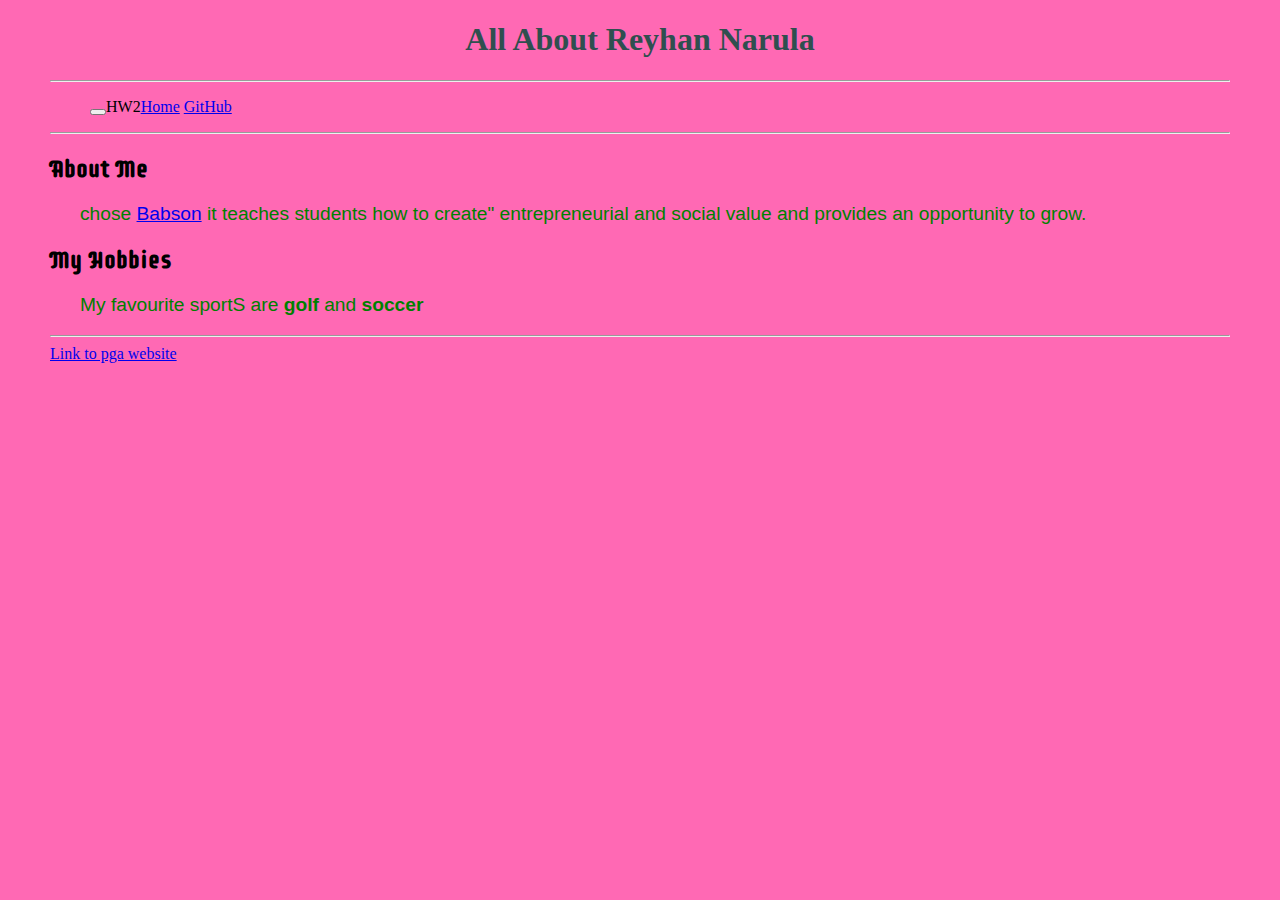
==== index.html @ 5ff3c79a "index.html" ====
<!DOCTYPE html>
<html lang="en">
<head>
    <meta charset="UTF-8">
    <meta http-equiv="X-UA-Compatible" content="IE=edge">
    <meta name="viewport" content="width=device-width, initial-scale=1.0">
    <title>Document</title>
</head>
<body>
    
<title>Web Technologies - <Reyhan Narula></Reyhan></title>
<link rel="preconnect" href="https://fonts.googleapis.com">
<link rel="preconnect" href="https://fonts.gstatic.com" crossorigin>
<link href="https://fonts.googleapis.com/css2?family=Lato:wght@100&family=Supermercado+One&display=swap" rel="stylesheet">
<style>
h1 {
    font-family: serif;color: darkslategray;text-align: center;}
    h3 {font-family: cursive; color: gold;text-align: center;}
    h2 {font-family: 'Lato', sans-serif;
font-family: 'Supermercado One', cursive;}
p {font-family: sans-serif; color: green; font-size: 1.2em;}
p{text-indent: 30px; }
img{float: left;margin: 20px;height: 10px;width: 10px;}
body{background-color: hotpink; margin-left: 50px;margin-right: 50px;}
li{display: inline;}
.dropdown{float: left; overflow: hidden;}
</style>
<body>
<h1>All About Reyhan Narula</h1>
<hr></hr>
<div class="hi">
            
    <ul>
    <li><a href="index.html">Home</a></li>
    <li><a href="https://github.com/reynarula10">GitHub</a></li>
    <li><div class="dropdown"><button class="dropbtn"></button>HW2</div></li>
    </ul>
</div>
<hr></hr>
<h2>About Me</h2>
<p> chose <a href="https://www.babson.edu">Babson</a> it teaches students how to create" 
    entrepreneurial and social value and provides an opportunity to grow.</p>
<h2>My Hobbies</h2>
<p>My favourite sportS are <b>golf</b> and <b>soccer</b></p></p>
<hr></hr>
</body>
<a href="https://www.pgatour.com/"> Link to pga website </a>
<a href="sitemap.html"></a>
</body>
</html>
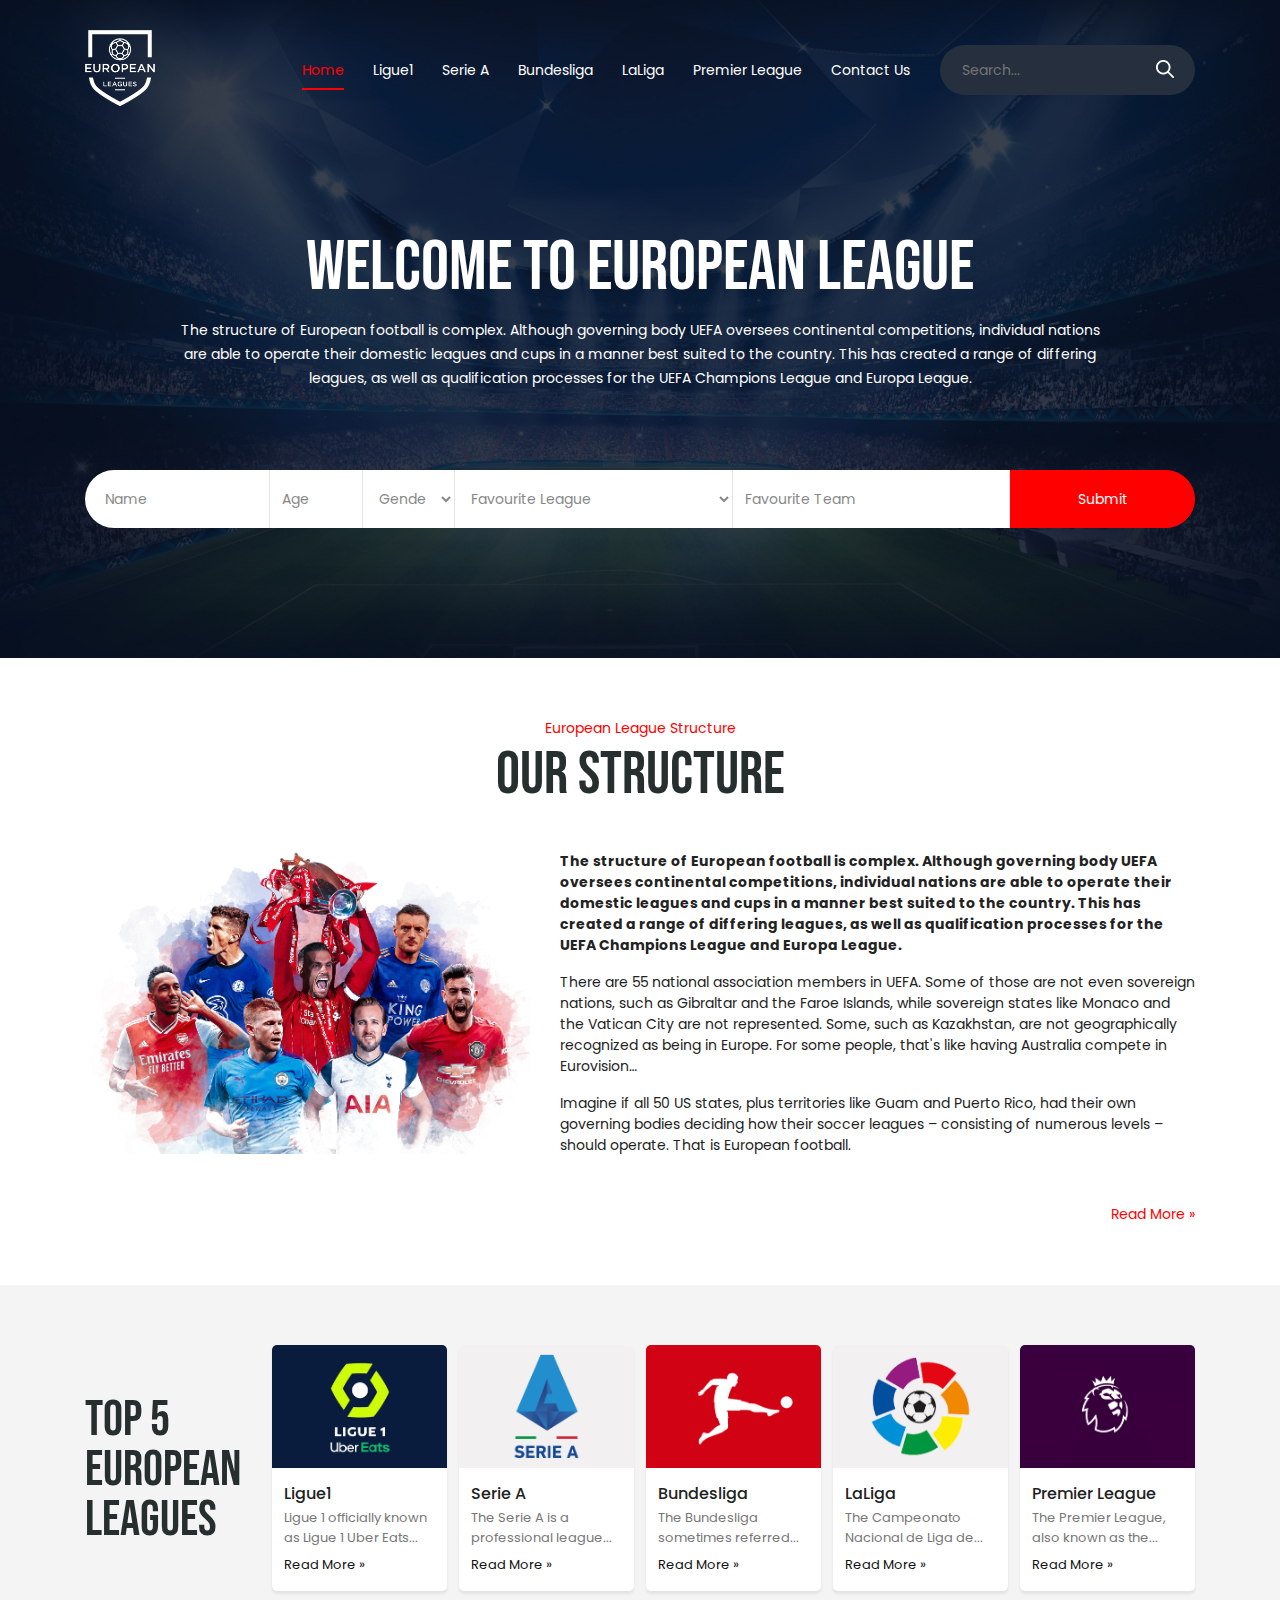
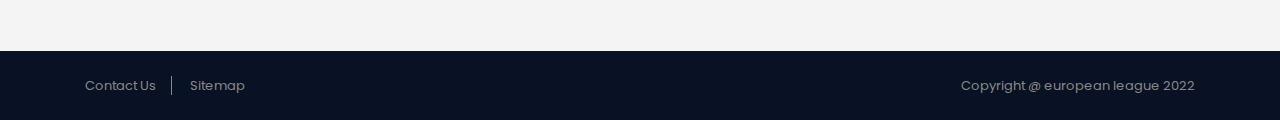
==== commit 5c4d8468: "Project Version 1" ====
--- a/index.html
+++ b/index.html
@@ -1,50 +1,308 @@
-<!DOCTYPE html>
-<html lang="en">
-<head>
-    <meta charset="UTF-8">
-    <meta http-equiv="X-UA-Compatible" content="IE=edge">
-    <meta name="viewport" content="width=device-width, initial-scale=1.0">
-    <title>Document</title>
-</head>
-<body>
-    
-<title>Web Technologies - <Reyhan Narula></Reyhan></title>
-<link rel="preconnect" href="https://fonts.googleapis.com">
-<link rel="preconnect" href="https://fonts.gstatic.com" crossorigin>
-<link href="https://fonts.googleapis.com/css2?family=Lato:wght@100&family=Supermercado+One&display=swap" rel="stylesheet">
-<style>
-h1 {
-    font-family: serif;color: darkslategray;text-align: center;}
-    h3 {font-family: cursive; color: gold;text-align: center;}
-    h2 {font-family: 'Lato', sans-serif;
-font-family: 'Supermercado One', cursive;}
-p {font-family: sans-serif; color: green; font-size: 1.2em;}
-p{text-indent: 30px; }
-img{float: left;margin: 20px;height: 10px;width: 10px;}
-body{background-color: hotpink; margin-left: 50px;margin-right: 50px;}
-li{display: inline;}
-.dropdown{float: left; overflow: hidden;}
-</style>
-<body>
-<h1>All About Reyhan Narula</h1>
-<hr></hr>
-<div class="hi">
-            
-    <ul>
-    <li><a href="index.html">Home</a></li>
-    <li><a href="https://github.com/reynarula10">GitHub</a></li>
-    <li><div class="dropdown"><button class="dropbtn"></button>HW2</div></li>
-    </ul>
-</div>
-<hr></hr>
-<h2>About Me</h2>
-<p> chose <a href="https://www.babson.edu">Babson</a> it teaches students how to create" 
-    entrepreneurial and social value and provides an opportunity to grow.</p>
-<h2>My Hobbies</h2>
-<p>My favourite sportS are <b>golf</b> and <b>soccer</b></p></p>
-<hr></hr>
-</body>
-<a href="https://www.pgatour.com/"> Link to pga website </a>
-<a href="sitemap.html"></a>
-</body>
-</html>+<!DOCTYPE html>
+<html class="no-js" lang="">
+  <head>
+    <meta charset="utf-8" />
+    <meta name="viewport" content="width=device-width, initial-scale=1" />
+
+    <title>European League - Homepage</title>
+
+    <link rel="icon" type="image/png" sizes="32x32" href="favicon-32x32.png" />
+
+    <link rel="preconnect" href="https://fonts.googleapis.com" />
+    <link rel="preconnect" href="https://fonts.gstatic.com" crossorigin />
+    <link
+      href="https://fonts.googleapis.com/css2?family=Poppins:wght@300;400;500;600;700&display=swap"
+      rel="stylesheet"
+    />
+    <link
+      href="https://fonts.googleapis.com/css2?family=Bebas+Neue&display=swap"
+      rel="stylesheet"
+    />
+
+    <link rel="stylesheet" href="css/bootstrap.min.css" />
+    <link rel="stylesheet" href="css/custom.css" />
+  </head>
+
+  <body>
+    <header class="app-header">
+      <div class="container">
+        <div class="top-header">
+          <div class="row">
+            <div class="col-lg-2">
+              <a href="index.html" class="header-logo"
+                ><img
+                  src="img/logo.png"
+                  alt="European League"
+                  title="European League"
+              /></a>
+            </div>
+            <div class="col-lg-7">
+              <nav>
+                <ul class="list-inline site-nav">
+                  <li class="active"><a href="index.html">Home</a></li>
+                  <li><a href="ligue1.html">Ligue1</a></li>
+                  <li><a href="serie-a.html">Serie A</a></li>
+                  <li><a href="bundesliga.html">Bundesliga</a></li>
+                  <li><a href="laliga.html">LaLiga</a></li>
+                  <li><a href="premier-league.html">Premier League</a></li>
+                  <li><a href="contact-us.html">Contact Us</a></li>
+                </ul>
+              </nav>
+            </div>
+            <div class="col-lg-3">
+              <div class="site-search">
+                <input
+                  type="text"
+                  class="search-field"
+                  placeholder="Search..."
+                  value=""
+                />
+                <button type="submit" class="search-btn">
+                  <img src="img/search.png" />
+                </button>
+              </div>
+            </div>
+          </div>
+        </div>
+
+        <div class="row">
+          <div class="col-md-10 offset-md-1">
+            <div class="el-header-txt">
+              <h1 class="hdr-hdng">Welcome To European League</h1>
+              <p>
+                The structure of European football is complex. Although
+                governing body UEFA oversees continental competitions,
+                individual nations are able to operate their domestic leagues
+                and cups in a manner best suited to the country. This has
+                created a range of differing leagues, as well as qualification
+                processes for the UEFA Champions League and Europa League.
+              </p>
+            </div>
+          </div>
+        </div>
+
+        <div class="header-form">
+          <form class="user-form">
+            <div class="row no-gutters">
+              <div class="form-group col-md-2">
+                <input
+                  type="text"
+                  class="form-control"
+                  id="inputName"
+                  placeholder="Name"
+                />
+              </div>
+              <div class="form-group col-md-1">
+                <input
+                  type="text"
+                  class="form-control"
+                  id="inputAge"
+                  placeholder="Age"
+                />
+              </div>
+              <div class="form-group col-md-1">
+                <select id="inputGender" class="form-control">
+                  <option selected>Gender</option>
+                  <option>Male</option>
+                  <option>Female</option>
+                </select>
+              </div>
+              <div class="form-group col-md-3">
+                <select id="inputFavLeague" class="form-control">
+                  <option selected>Favourite League</option>
+                  <option>Ligue1</option>
+                  <option>Serie A</option>
+                  <option>Bundesliga</option>
+                  <option>LaLiga</option>
+                  <option>Premier League</option>
+                </select>
+              </div>
+              <div class="form-group col-md-3">
+                <input
+                  type="text"
+                  class="form-control"
+                  id="inputFavTeam"
+                  placeholder="Favourite Team"
+                />
+              </div>
+              <div class="form-group col-md-2">
+                <button type="submit" class="btn btn-primary btn-block">
+                  Submit
+                </button>
+              </div>
+            </div>
+          </form>
+        </div>
+      </div>
+    </header>
+
+    <main class="app-main">
+      <section class="home-section">
+        <div class="container">
+          <div class="section-title-wrap">
+            <span class="section-title-desc">European League Structure</span>
+            <h2 class="section-title">Our Structure</h2>
+          </div>
+          <div class="section-content">
+            <div class="row">
+              <div class="col-md-5">
+                <img
+                  src="img/abt-bg.png"
+                  class="img-fluid abt-img"
+                  alt="European League"
+                  title="European League"
+                />
+              </div>
+              <div class="col-md-7">
+                <p class="mb-3">
+                  <strong>
+                    The structure of European football is complex. Although
+                    governing body UEFA oversees continental competitions,
+                    individual nations are able to operate their domestic
+                    leagues and cups in a manner best suited to the country.
+                    This has created a range of differing leagues, as well as
+                    qualification processes for the UEFA Champions League and
+                    Europa League.
+                  </strong>
+                </p>
+                <p class="mb-3">
+                  There are 55 national association members in UEFA. Some of
+                  those are not even sovereign nations, such as Gibraltar and
+                  the Faroe Islands, while sovereign states like Monaco and the
+                  Vatican City are not represented. Some, such as Kazakhstan,
+                  are not geographically recognized as being in Europe. For some
+                  people, that's like having Australia compete in Eurovision…
+                </p>
+                <p class="mb-5">
+                  Imagine if all 50 US states, plus territories like Guam and
+                  Puerto Rico, had their own governing bodies deciding how their
+                  soccer leagues – consisting of numerous levels – should
+                  operate. That is European football.
+                </p>
+                <p class="text-right">
+                  <a href="#" class="rm-link">Read More &raquo;</a>
+                </p>
+              </div>
+            </div>
+          </div>
+        </div>
+      </section>
+      <section class="home-section topfv-section">
+        <div class="container">
+          <div class="section-content">
+            <div class="row gutters12">
+              <div class="col-md-2">
+                <div class="section-title-wrap">
+                  <h2 class="section-title">Top 5 European Leagues</h2>
+                </div>
+              </div>
+              <div class="col-md-2">
+                <div class="league-thumb">
+                  <img
+                    src="img/ligue1.jpg"
+                    class="img-fluid"
+                    alt="Ligue1"
+                    title="Ligue1"
+                  />
+                  <div class="league-thumb-txt">
+                    <h3 class="league-thumb-hdng">Ligue1</h3>
+                    <p>Ligue 1 officially known as Ligue 1 Uber Eats...</p>
+                    <p class="mt-2">
+                      <a href="ligue1.html">Read More &raquo;</a>
+                    </p>
+                  </div>
+                </div>
+              </div>
+              <div class="col-md-2">
+                <div class="league-thumb">
+                  <img
+                    src="img/seriea.jpg"
+                    class="img-fluid"
+                    alt="Serie A"
+                    title="Serie A"
+                  />
+                  <div class="league-thumb-txt">
+                    <h3 class="league-thumb-hdng">Serie A</h3>
+                    <p>The Serie A is a professional league...</p>
+                    <p class="mt-2">
+                      <a href="serie-a.html">Read More &raquo;</a>
+                    </p>
+                  </div>
+                </div>
+              </div>
+              <div class="col-md-2">
+                <div class="league-thumb">
+                  <img
+                    src="img/bundesliga.jpg"
+                    class="img-fluid"
+                    alt="Bundesliga"
+                    title="Bundesliga"
+                  />
+                  <div class="league-thumb-txt">
+                    <h3 class="league-thumb-hdng">Bundesliga</h3>
+                    <p>The Bundesliga sometimes referred...</p>
+                    <p class="mt-2">
+                      <a href="bundesliga.html">Read More &raquo;</a>
+                    </p>
+                  </div>
+                </div>
+              </div>
+              <div class="col-md-2">
+                <div class="league-thumb">
+                  <img
+                    src="img/laliga.jpg"
+                    class="img-fluid"
+                    alt="LaLiga"
+                    title="LaLiga"
+                  />
+                  <div class="league-thumb-txt">
+                    <h3 class="league-thumb-hdng">LaLiga</h3>
+                    <p>The Campeonato Nacional de Liga de...</p>
+                    <p class="mt-2">
+                      <a href="laliga.html">Read More &raquo;</a>
+                    </p>
+                  </div>
+                </div>
+              </div>
+              <div class="col-md-2">
+                <div class="league-thumb">
+                  <img
+                    src="img/premier-league.jpg"
+                    class="img-fluid"
+                    alt="Premier League"
+                    title="Premier League"
+                  />
+                  <div class="league-thumb-txt">
+                    <h3 class="league-thumb-hdng">Premier League</h3>
+                    <p>The Premier League, also known as the...</p>
+                    <p class="mt-2">
+                      <a href="premier-league.html">Read More &raquo;</a>
+                    </p>
+                  </div>
+                </div>
+              </div>
+            </div>
+          </div>
+        </div>
+      </section>
+    </main>
+
+    <footer class="site-footer">
+      <div class="container">
+        <div class="row">
+          <div class="col-lg-8 col-md-7">
+            <nav>
+              <ul class="list-inline site-footer-nav">
+                <li><a href="contact-us.html">Contact Us</a></li>
+                <li><a href="sitemap.html">Sitemap</a></li>
+              </ul>
+            </nav>
+          </div>
+          <div class="col-lg-4 col-md-5">
+            <div class="footer-copyright">Copyright @ european league 2022</div>
+          </div>
+        </div>
+      </div>
+    </footer>
+  </body>
+</html>
--- a/css/custom.css
+++ b/css/custom.css
@@ -0,0 +1,536 @@
+/* ========================================
+   General Styles
+   ======================================== */
+
+body {
+    font-family: "Poppins", sans-serif;
+    font-weight: 400;
+    font-size: 14px;
+    color: #222;
+}
+
+::-moz-selection {
+    color: #fff;
+    background: #c90606;
+}
+
+::selection {
+    color: #fff;
+    background: #c90606;
+}
+
+::-webkit-scrollbar {
+    background-color: #d9d9d9;
+    border-radius: 5px;
+    width: 6px;
+}
+
+::-webkit-scrollbar-thumb {
+    background-color: rgba(0, 0, 0, 0.2);
+    border-radius: 5px;
+}
+
+ul,
+li,
+ol,
+p,
+figure {
+    margin: 0;
+    padding: 0;
+}
+
+a {
+    color: #111;
+    font-weight: 400;
+    outline: none !important;
+    transition: all 0.2s linear 0s;
+}
+
+a:hover,
+a:focus {
+    color: #54b8d5;
+    text-decoration: none;
+}
+
+.btn-primary {
+    background-color: #ff0000;
+    border-color: #ff0000;
+}
+
+.btn-primary:hover {
+    background-color: #c90606;
+    border-color: #c90606;
+}
+
+.gutters12 {
+    margin-right: -6px;
+    margin-left: -6px;
+}
+
+.gutters12>.col,
+.gutters12>[class*="col-"] {
+    padding-right: 6px;
+    padding-left: 6px;
+}
+
+
+/* ========================================
+   Sprite Icons
+   ======================================== */
+
+
+/* ========================================
+   Common Styles
+   ======================================== */
+
+
+/* ========================================
+   App Header
+   ======================================== */
+
+.app-header {
+    background-image: url(../img/bg.jpg);
+    background-position: 0 0;
+    background-size: 100%;
+    color: #fff;
+}
+
+.top-header {
+    padding-top: 30px;
+}
+
+.header-logo img {
+    width: 70px;
+}
+
+.site-nav {
+    float: right;
+    margin-top: 30px;
+}
+
+.site-nav>li {
+    display: inline-block;
+    margin-right: 25px;
+}
+
+.site-nav>li:last-child {
+    margin-right: 0;
+}
+
+.site-nav>li a {
+    color: #fff;
+    padding-bottom: 8px;
+    border-bottom: 2px solid transparent;
+}
+
+.site-nav>li.active a,
+.site-nav>li a:hover,
+.site-nav>li a:focus {
+    color: #ff0000;
+    border-bottom-color: #ff0000;
+}
+
+.site-search {
+    margin-top: 15px;
+    position: relative;
+}
+
+.search-field {
+    color: #b7b7b7;
+    background-color: #262F3E;
+    border: none;
+    border-radius: 50px;
+    height: 50px;
+    padding: 0 0 0 22px;
+    width: 100%;
+}
+
+.search-field:focus {
+    border: none;
+    box-shadow: none;
+    outline: 0;
+}
+
+.search-btn {
+    background-color: transparent;
+    border: none;
+    position: absolute;
+    right: 15px;
+    top: 12px;
+}
+
+.el-header-txt {
+    margin-top: 120px;
+    text-align: center;
+}
+
+.el-header-txt>.hdr-hdng {
+    font-family: 'Bebas Neue', cursive;
+    font-size: 70px;
+}
+
+.el-header-txt>p {
+    line-height: 24px;
+}
+
+.header-form {
+    padding-top: 80px;
+    padding-bottom: 130px;
+}
+
+.user-form .form-group {
+    margin-bottom: 0;
+}
+
+.user-form .form-control {
+    font-size: 14px;
+    color: #888;
+    border-radius: 0;
+    border: none;
+    border-right: 1px solid #e5e5e5;
+    height: 58px;
+}
+
+.user-form .form-control:focus {
+    outline: none;
+    border-right-color: #e5e5e5;
+    box-shadow: none;
+}
+
+.user-form .form-control::placeholder {
+    color: #888
+}
+
+.user-form .form-group:first-child .form-control {
+    border-radius: 30px 0 0 30px;
+    padding-left: 20px;
+}
+
+.user-form .form-group:last-child .btn {
+    border-radius: 0 30px 30px 0;
+    height: 58px;
+    font-size: 14px;
+}
+
+
+/* ========================================
+   App Main
+   ======================================== */
+
+.home-section {
+    margin-top: 60px;
+}
+
+.section-title-wrap {
+    text-align: center;
+    margin-bottom: 40px;
+}
+
+.section-title-desc {
+    color: #ff0000;
+}
+
+.section-title {
+    font-family: 'Bebas Neue', cursive;
+    font-size: 60px;
+    color: #262F2E;
+    text-align: center;
+}
+
+.rm-link {
+    color: #ff0000;
+}
+
+.rm-link:hover,
+.rm-link:focus {
+    color: #c90606;
+}
+
+.topfv-section {
+    background-color: #f4f4f4;
+    padding: 60px 0;
+    margin: 60px 0 0 0;
+}
+
+.topfv-section .section-title {
+    text-align: left;
+    font-size: 50px;
+    margin-top: 50px;
+    line-height: 50px;
+}
+
+.league-thumb {
+    background-color: #fff;
+    box-shadow: 0 3px 3px rgb(0 0 0 / 7%);
+    border-radius: 5px;
+}
+
+.league-thumb>img {
+    border-radius: 5px 5px 0 0;
+}
+
+.league-thumb-txt {
+    padding: 16px 12px;
+}
+
+.league-thumb-hdng {
+    font-size: 16px;
+    margin-bottom: 5px;
+}
+
+.league-thumb-txt>p {
+    font-size: 13px;
+    color: #777;
+}
+
+.league-thumb-txt a:hover,
+.league-thumb-txt a:focus {
+    color: #ff0000;
+}
+
+
+/* ========================================
+   App Footer
+   ======================================== */
+
+.site-footer {
+    background-color: #081224;
+    padding: 25px 0;
+    color: #888;
+    font-size: 13px;
+}
+
+.footer-copyright {
+    color: #888;
+    text-align: right;
+}
+
+.site-footer-nav>li {
+    display: inline-block;
+    margin-right: 15px;
+}
+
+.site-footer-nav>li:last-child {
+    margin-right: 0;
+}
+
+.site-footer-nav>li a {
+    border-right: 1px solid #888;
+    padding-right: 15px;
+    color: #888;
+    font-size: 13px;
+}
+
+.site-footer-nav>li:last-child a {
+    border-right: none;
+    padding-right: 0;
+}
+
+.site-footer-nav>li.active a,
+.site-footer-nav>li a:hover,
+.site-footer-nav>li a:focus {
+    color: #fff;
+}
+
+
+/* ========================================
+   Detail Pages
+   ======================================== */
+
+.lp-breadcrumb {
+    background-color: transparent;
+    font-size: 13px;
+    padding: 0;
+    text-align: center;
+    display: inline-block;
+}
+
+.lp-breadcrumb .breadcrumb-item {
+    display: inline-block;
+}
+
+.lp-breadcrumb a,
+.lp-breadcrumb .breadcrumb-item+.breadcrumb-item::before {
+    color: #999;
+    content: '>';
+}
+
+.lp-breadcrumb .breadcrumb-item.active {
+    color: #fff;
+    opacity: 1;
+}
+
+.table-wlf {
+    margin-bottom: 60px;
+}
+
+.table-wlf img {
+    position: relative;
+    top: -2px;
+    margin-right: 5px;
+}
+
+.sitemap-list {
+    margin-bottom: 69px;
+}
+
+.sitemap-list>li {
+    margin-bottom: 10px;
+}
+
+.sitemap-list a {
+    color: #ff0000;
+    font-weight: 500;
+    font-size: 16px;
+}
+
+.sitemap-list a:hover,
+.sitemap-list a:focus {
+    color: #c90606;
+}
+
+.contact-details-col {
+    background-color: #f4f4f4;
+    box-shadow: 0 3px 3px rgb(0 0 0 / 7%);
+    border-radius: 5px;
+    display: block;
+    margin-bottom: 30px;
+    padding: 30px;
+    text-align: center;
+}
+
+.contact-details-col:hover,
+.contact-details-col:focus {
+    color: #c90606;
+}
+
+.contact-details-col>div {
+    margin-bottom: 15px;
+}
+
+.contact-details-col .sprt {
+    margin-bottom: 5px;
+}
+
+.contact-form-title {
+    font-size: 18px;
+    font-weight: 600;
+    margin-bottom: 10px;
+}
+
+.contact-form {
+    margin-bottom: 80px;
+}
+
+.contact-form .form-control {
+    width: 100%;
+    height: 50px;
+    font-size: 14px;
+    border: 1px solid #e0e0e0;
+    outline: none;
+    border-radius: 6px;
+    padding-left: 13px;
+    box-shadow: none;
+}
+
+.contact-form textarea.form-control {
+    height: 90px;
+}
+
+
+/* ========================================
+   Responsive
+   ======================================== */
+
+@media (max-width: 1199px) {}
+
+@media (max-width: 991px) {
+    .top-header {
+        padding-top: 20px;
+    }
+    .site-nav {
+        float: none;
+        margin-top: 15px;
+        text-align: center;
+    }
+    .site-nav>li {
+        margin-right: 20px;
+        margin-bottom: 12px;
+    }
+    .site-nav>li a {
+        border-bottom: none;
+        font-size: 13px;
+        padding-bottom: 0;
+    }
+    .header-logo img {
+        width: 60px;
+        margin: 0 auto;
+        text-align: center;
+        display: block;
+    }
+    .site-search {
+        margin-top: 0;
+    }
+    .el-header-txt {
+        margin-top: 30px;
+    }
+    .el-header-txt>.hdr-hdng {
+        font-size: 30px;
+    }
+    .el-header-txt>p {
+        line-height: 20px;
+        font-size: 13px;
+    }
+    .header-form {
+        padding-top: 40px;
+        padding-bottom: 40px;
+    }
+    .user-form .form-group {
+        margin-bottom: 10px;
+    }
+    .user-form .form-group:last-child {
+        margin-bottom: 0;
+    }
+    .user-form .form-control,
+    .user-form .form-group:first-child .form-control,
+    .user-form .form-group:last-child .btn {
+        border-radius: 5px;
+        height: 44px;
+    }
+    .user-form .form-group:last-child .btn {
+        margin-top: 20px;
+        height: 52px;
+    }
+}
+
+@media (max-width: 767px) {
+    .section-title-wrap {
+        margin-bottom: 20px;
+    }
+    .section-title {
+        font-size: 40px;
+    }
+    .abt-img {
+        margin-bottom: 50px;
+    }
+    .topfv-section .section-title {
+        font-size: 42px;
+        margin: 0;
+        line-height: normal;
+    }
+    .league-thumb {
+        margin-bottom: 30px;
+    }
+    .topfv-section [class="col-md-2"]:last-child .league-thumb {
+        margin-bottom: 0;
+    }
+    .site-footer {
+        text-align: center;
+    }
+    .footer-copyright {
+        margin-top: 8px;
+        text-align: center;
+    }
+}
+
+@media (max-width: 575px) {}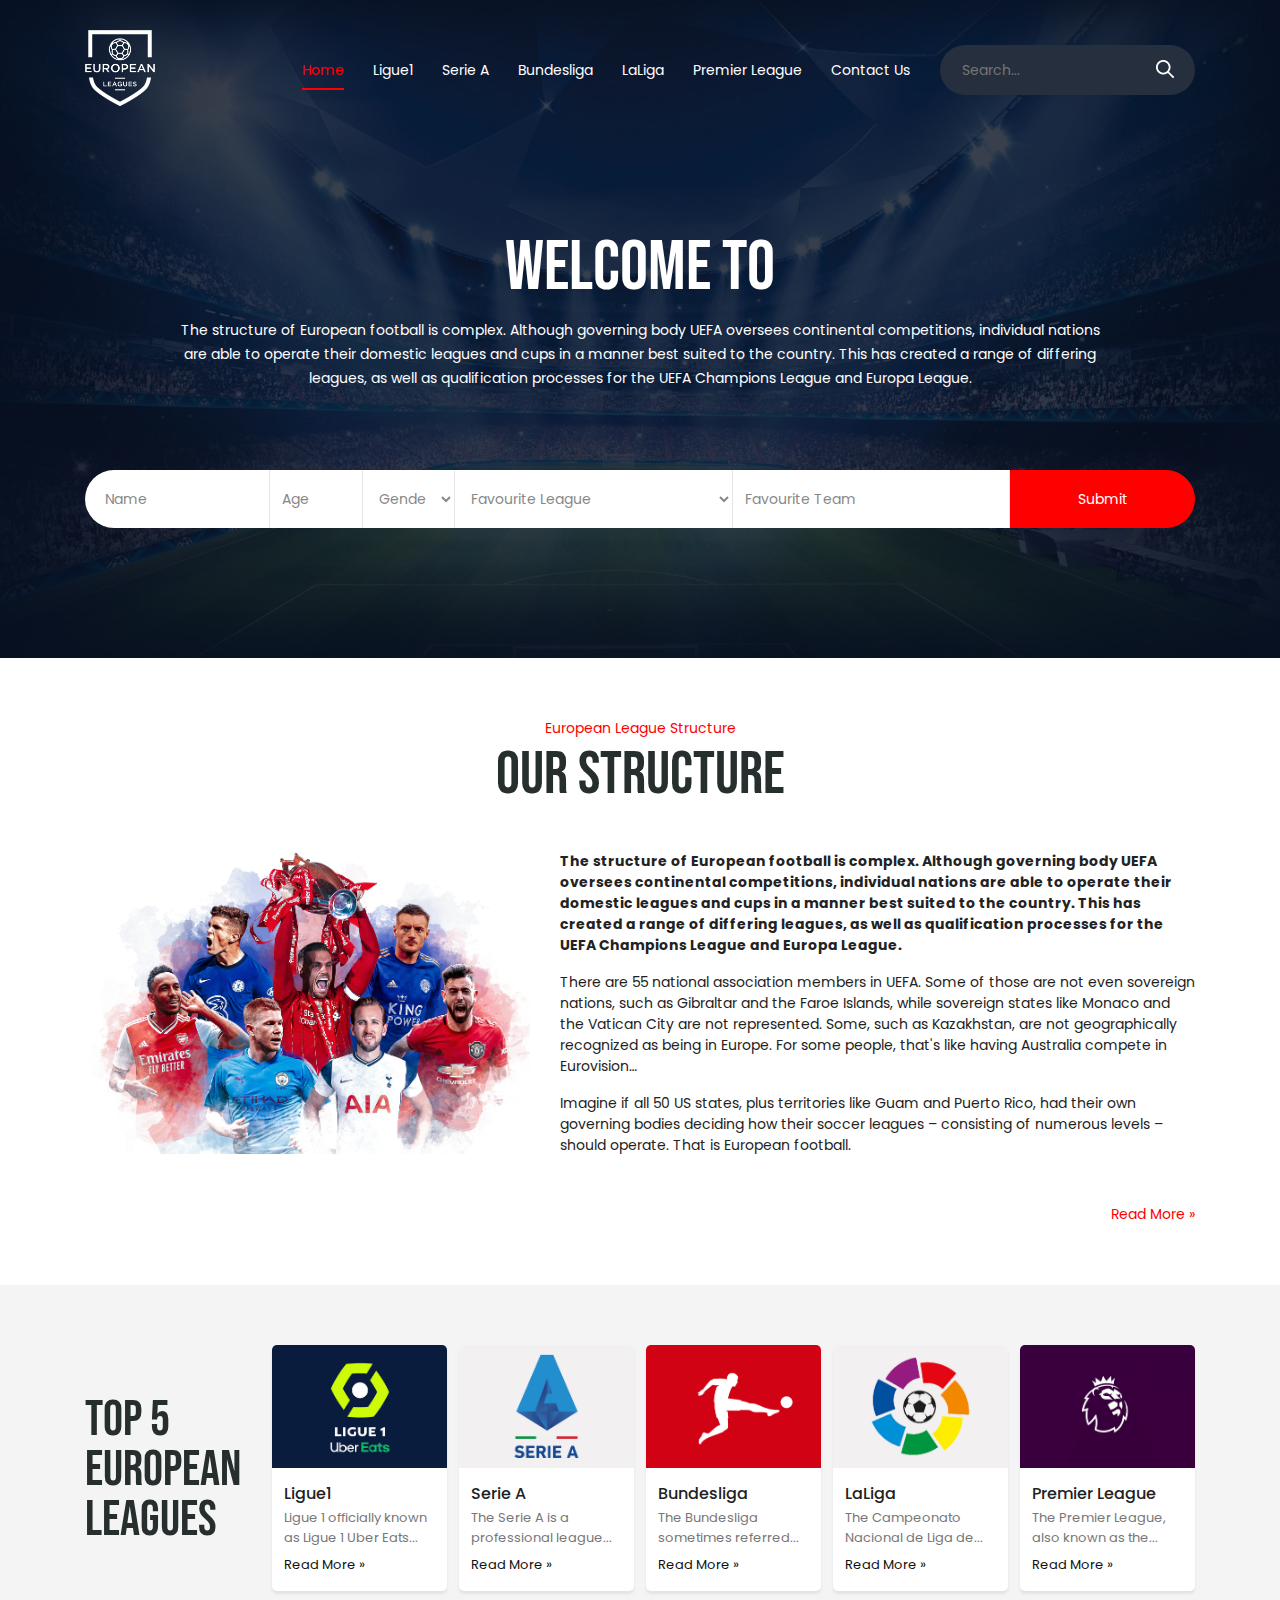
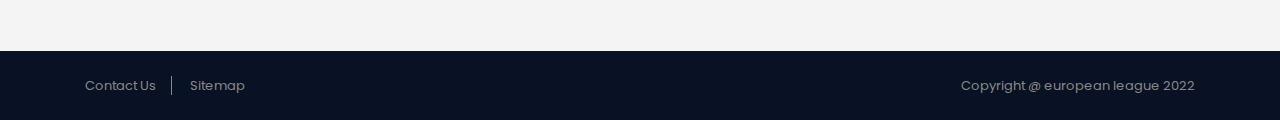
==== commit 5318c8fd: "Project V2" ====
--- a/index.html
+++ b/index.html
@@ -24,6 +24,7 @@
   </head>
 
   <body>
+    <!-- App Header -->
     <header class="app-header">
       <div class="container">
         <div class="top-header">
@@ -32,6 +33,7 @@
               <a href="index.html" class="header-logo"
                 ><img
                   src="img/logo.png"
+                  id="logo"
                   alt="European League"
                   title="European League"
               /></a>
@@ -68,7 +70,7 @@
         <div class="row">
           <div class="col-md-10 offset-md-1">
             <div class="el-header-txt">
-              <h1 class="hdr-hdng">Welcome To European League</h1>
+              <h1 class="hdr-hdng" id="hdr-hdng"></h1>
               <p>
                 The structure of European football is complex. Although
                 governing body UEFA oversees continental competitions,
@@ -136,6 +138,7 @@
       </div>
     </header>
 
+    <!-- App Main -->
     <main class="app-main">
       <section class="home-section">
         <div class="container">
@@ -151,6 +154,7 @@
                   class="img-fluid abt-img"
                   alt="European League"
                   title="European League"
+                  id="our-structure"
                 />
               </div>
               <div class="col-md-7">
@@ -173,14 +177,14 @@
                   are not geographically recognized as being in Europe. For some
                   people, that's like having Australia compete in Eurovision…
                 </p>
-                <p class="mb-5">
+                <p class="mb-5" id="paraghaph">
                   Imagine if all 50 US states, plus territories like Guam and
                   Puerto Rico, had their own governing bodies deciding how their
                   soccer leagues – consisting of numerous levels – should
                   operate. That is European football.
                 </p>
-                <p class="text-right">
-                  <a href="#" class="rm-link">Read More &raquo;</a>
+                <p class="text-right" id="btn-read">
+                  <a onclick="readmore()" class="rm-link">Read More &raquo;</a>
                 </p>
               </div>
             </div>
@@ -287,6 +291,7 @@
       </section>
     </main>
 
+    <!-- App Footer -->
     <footer class="site-footer">
       <div class="container">
         <div class="row">
@@ -304,5 +309,7 @@
         </div>
       </div>
     </footer>
+
+    <script src="js/script.js"></script>
   </body>
 </html>
--- a/css/custom.css
+++ b/css/custom.css
@@ -3,31 +3,31 @@
    ======================================== */
 
 body {
-    font-family: "Poppins", sans-serif;
-    font-weight: 400;
-    font-size: 14px;
-    color: #222;
+  font-family: "Poppins", sans-serif;
+  font-weight: 400;
+  font-size: 14px;
+  color: #222;
 }
 
 ::-moz-selection {
-    color: #fff;
-    background: #c90606;
+  color: #fff;
+  background: #c90606;
 }
 
 ::selection {
-    color: #fff;
-    background: #c90606;
+  color: #fff;
+  background: #c90606;
 }
 
 ::-webkit-scrollbar {
-    background-color: #d9d9d9;
-    border-radius: 5px;
-    width: 6px;
+  background-color: #d9d9d9;
+  border-radius: 5px;
+  width: 6px;
 }
 
 ::-webkit-scrollbar-thumb {
-    background-color: rgba(0, 0, 0, 0.2);
-    border-radius: 5px;
+  background-color: rgba(0, 0, 0, 0.2);
+  border-radius: 5px;
 }
 
 ul,
@@ -35,502 +35,487 @@
 ol,
 p,
 figure {
-    margin: 0;
-    padding: 0;
+  margin: 0;
+  padding: 0;
 }
 
 a {
-    color: #111;
-    font-weight: 400;
-    outline: none !important;
-    transition: all 0.2s linear 0s;
+  color: #111;
+  font-weight: 400;
+  outline: none !important;
+  transition: all 0.2s linear 0s;
 }
 
 a:hover,
 a:focus {
-    color: #54b8d5;
-    text-decoration: none;
+  color: #54b8d5;
+  text-decoration: none;
 }
 
 .btn-primary {
-    background-color: #ff0000;
-    border-color: #ff0000;
+  background-color: #ff0000;
+  border-color: #ff0000;
 }
 
 .btn-primary:hover {
-    background-color: #c90606;
-    border-color: #c90606;
+  background-color: #c90606;
+  border-color: #c90606;
 }
 
 .gutters12 {
-    margin-right: -6px;
-    margin-left: -6px;
-}
-
-.gutters12>.col,
-.gutters12>[class*="col-"] {
-    padding-right: 6px;
-    padding-left: 6px;
-}
-
+  margin-right: -6px;
+  margin-left: -6px;
+}
+
+.gutters12 > .col,
+.gutters12 > [class*="col-"] {
+  padding-right: 6px;
+  padding-left: 6px;
+}
 
 /* ========================================
    Sprite Icons
    ======================================== */
 
-
 /* ========================================
    Common Styles
    ======================================== */
 
-
 /* ========================================
    App Header
    ======================================== */
 
 .app-header {
-    background-image: url(../img/bg.jpg);
-    background-position: 0 0;
-    background-size: 100%;
-    color: #fff;
+  background-image: url(../img/bg.jpg);
+  background-position: 0 0;
+  background-size: 100%;
+  color: #fff;
 }
 
 .top-header {
-    padding-top: 30px;
+  padding-top: 30px;
 }
 
 .header-logo img {
-    width: 70px;
+  width: 70px;
 }
 
 .site-nav {
-    float: right;
-    margin-top: 30px;
-}
-
-.site-nav>li {
-    display: inline-block;
-    margin-right: 25px;
-}
-
-.site-nav>li:last-child {
-    margin-right: 0;
-}
-
-.site-nav>li a {
-    color: #fff;
-    padding-bottom: 8px;
-    border-bottom: 2px solid transparent;
-}
-
-.site-nav>li.active a,
-.site-nav>li a:hover,
-.site-nav>li a:focus {
-    color: #ff0000;
-    border-bottom-color: #ff0000;
+  float: right;
+  margin-top: 30px;
+}
+
+.site-nav > li {
+  display: inline-block;
+  margin-right: 25px;
+}
+
+.site-nav > li:last-child {
+  margin-right: 0;
+}
+
+.site-nav > li a {
+  color: #fff;
+  padding-bottom: 8px;
+  border-bottom: 2px solid transparent;
+}
+
+.site-nav > li.active a,
+.site-nav > li a:hover,
+.site-nav > li a:focus {
+  color: #ff0000;
+  border-bottom-color: #ff0000;
 }
 
 .site-search {
-    margin-top: 15px;
-    position: relative;
+  margin-top: 15px;
+  position: relative;
 }
 
 .search-field {
-    color: #b7b7b7;
-    background-color: #262F3E;
-    border: none;
-    border-radius: 50px;
-    height: 50px;
-    padding: 0 0 0 22px;
-    width: 100%;
+  color: #b7b7b7;
+  background-color: #262f3e;
+  border: none;
+  border-radius: 50px;
+  height: 50px;
+  padding: 0 0 0 22px;
+  width: 100%;
 }
 
 .search-field:focus {
-    border: none;
-    box-shadow: none;
-    outline: 0;
+  border: none;
+  box-shadow: none;
+  outline: 0;
 }
 
 .search-btn {
-    background-color: transparent;
-    border: none;
-    position: absolute;
-    right: 15px;
-    top: 12px;
+  background-color: transparent;
+  border: none;
+  position: absolute;
+  right: 15px;
+  top: 12px;
 }
 
 .el-header-txt {
-    margin-top: 120px;
-    text-align: center;
-}
-
-.el-header-txt>.hdr-hdng {
-    font-family: 'Bebas Neue', cursive;
-    font-size: 70px;
-}
-
-.el-header-txt>p {
-    line-height: 24px;
+  margin-top: 120px;
+  text-align: center;
+}
+
+.el-header-txt > .hdr-hdng {
+  font-family: "Bebas Neue", cursive;
+  font-size: 70px;
+}
+
+.el-header-txt > p {
+  line-height: 24px;
 }
 
 .header-form {
-    padding-top: 80px;
-    padding-bottom: 130px;
+  padding-top: 80px;
+  padding-bottom: 130px;
 }
 
 .user-form .form-group {
-    margin-bottom: 0;
+  margin-bottom: 0;
 }
 
 .user-form .form-control {
-    font-size: 14px;
-    color: #888;
-    border-radius: 0;
-    border: none;
-    border-right: 1px solid #e5e5e5;
-    height: 58px;
+  font-size: 14px;
+  color: #888;
+  border-radius: 0;
+  border: none;
+  border-right: 1px solid #e5e5e5;
+  height: 58px;
 }
 
 .user-form .form-control:focus {
-    outline: none;
-    border-right-color: #e5e5e5;
-    box-shadow: none;
+  outline: none;
+  border-right-color: #e5e5e5;
+  box-shadow: none;
 }
 
 .user-form .form-control::placeholder {
-    color: #888
+  color: #888;
 }
 
 .user-form .form-group:first-child .form-control {
-    border-radius: 30px 0 0 30px;
-    padding-left: 20px;
+  border-radius: 30px 0 0 30px;
+  padding-left: 20px;
 }
 
 .user-form .form-group:last-child .btn {
-    border-radius: 0 30px 30px 0;
-    height: 58px;
-    font-size: 14px;
-}
-
+  border-radius: 0 30px 30px 0;
+  height: 58px;
+  font-size: 14px;
+}
 
 /* ========================================
    App Main
    ======================================== */
 
 .home-section {
-    margin-top: 60px;
+  margin-top: 60px;
 }
 
 .section-title-wrap {
-    text-align: center;
-    margin-bottom: 40px;
+  text-align: center;
+  margin-bottom: 40px;
 }
 
 .section-title-desc {
-    color: #ff0000;
+  color: #ff0000;
 }
 
 .section-title {
-    font-family: 'Bebas Neue', cursive;
-    font-size: 60px;
-    color: #262F2E;
-    text-align: center;
+  font-family: "Bebas Neue", cursive;
+  font-size: 60px;
+  color: #262f2e;
+  text-align: center;
 }
 
 .rm-link {
-    color: #ff0000;
+  color: #ff0000;
 }
 
 .rm-link:hover,
 .rm-link:focus {
-    color: #c90606;
+  color: #c90606;
 }
 
 .topfv-section {
-    background-color: #f4f4f4;
-    padding: 60px 0;
-    margin: 60px 0 0 0;
+  background-color: #f4f4f4;
+  padding: 60px 0;
+  margin: 60px 0 0 0;
 }
 
 .topfv-section .section-title {
-    text-align: left;
-    font-size: 50px;
-    margin-top: 50px;
-    line-height: 50px;
+  text-align: left;
+  font-size: 50px;
+  margin-top: 50px;
+  line-height: 50px;
 }
 
 .league-thumb {
-    background-color: #fff;
-    box-shadow: 0 3px 3px rgb(0 0 0 / 7%);
-    border-radius: 5px;
-}
-
-.league-thumb>img {
-    border-radius: 5px 5px 0 0;
+  background-color: #fff;
+  box-shadow: 0 3px 3px rgb(0 0 0 / 7%);
+  border-radius: 5px;
+}
+
+.league-thumb > img {
+  border-radius: 5px 5px 0 0;
 }
 
 .league-thumb-txt {
-    padding: 16px 12px;
+  padding: 16px 12px;
 }
 
 .league-thumb-hdng {
-    font-size: 16px;
-    margin-bottom: 5px;
-}
-
-.league-thumb-txt>p {
-    font-size: 13px;
-    color: #777;
+  font-size: 16px;
+  margin-bottom: 5px;
+}
+
+.league-thumb-txt > p {
+  font-size: 13px;
+  color: #777;
 }
 
 .league-thumb-txt a:hover,
 .league-thumb-txt a:focus {
-    color: #ff0000;
-}
-
+  color: #ff0000;
+}
 
 /* ========================================
    App Footer
    ======================================== */
 
 .site-footer {
-    background-color: #081224;
-    padding: 25px 0;
-    color: #888;
-    font-size: 13px;
+  background-color: #081224;
+  padding: 25px 0;
+  color: #888;
+  font-size: 13px;
 }
 
 .footer-copyright {
-    color: #888;
-    text-align: right;
-}
-
-.site-footer-nav>li {
-    display: inline-block;
-    margin-right: 15px;
-}
-
-.site-footer-nav>li:last-child {
-    margin-right: 0;
-}
-
-.site-footer-nav>li a {
-    border-right: 1px solid #888;
-    padding-right: 15px;
-    color: #888;
-    font-size: 13px;
-}
-
-.site-footer-nav>li:last-child a {
-    border-right: none;
-    padding-right: 0;
-}
-
-.site-footer-nav>li.active a,
-.site-footer-nav>li a:hover,
-.site-footer-nav>li a:focus {
-    color: #fff;
-}
-
+  color: #888;
+  text-align: right;
+}
+
+.site-footer-nav > li {
+  display: inline-block;
+  margin-right: 15px;
+}
+
+.site-footer-nav > li:last-child {
+  margin-right: 0;
+}
+
+.site-footer-nav > li a {
+  border-right: 1px solid #888;
+  padding-right: 15px;
+  color: #888;
+  font-size: 13px;
+}
+
+.site-footer-nav > li:last-child a {
+  border-right: none;
+  padding-right: 0;
+}
+
+.site-footer-nav > li.active a,
+.site-footer-nav > li a:hover,
+.site-footer-nav > li a:focus {
+  color: #fff;
+}
 
 /* ========================================
    Detail Pages
    ======================================== */
 
 .lp-breadcrumb {
-    background-color: transparent;
-    font-size: 13px;
-    padding: 0;
-    text-align: center;
-    display: inline-block;
+  background-color: transparent;
+  font-size: 13px;
+  padding: 0;
+  text-align: center;
+  display: inline-block;
 }
 
 .lp-breadcrumb .breadcrumb-item {
-    display: inline-block;
+  display: inline-block;
 }
 
 .lp-breadcrumb a,
-.lp-breadcrumb .breadcrumb-item+.breadcrumb-item::before {
-    color: #999;
-    content: '>';
+.lp-breadcrumb .breadcrumb-item + .breadcrumb-item::before {
+  color: #999;
+  content: ">";
 }
 
 .lp-breadcrumb .breadcrumb-item.active {
-    color: #fff;
-    opacity: 1;
-}
-
-.table-wlf {
-    margin-bottom: 60px;
-}
-
-.table-wlf img {
-    position: relative;
-    top: -2px;
-    margin-right: 5px;
+  color: #fff;
+  opacity: 1;
 }
 
 .sitemap-list {
-    margin-bottom: 69px;
-}
-
-.sitemap-list>li {
-    margin-bottom: 10px;
+  margin-bottom: 69px;
+}
+
+.sitemap-list > li {
+  margin-bottom: 10px;
 }
 
 .sitemap-list a {
-    color: #ff0000;
-    font-weight: 500;
-    font-size: 16px;
+  color: #ff0000;
+  font-weight: 500;
+  font-size: 16px;
 }
 
 .sitemap-list a:hover,
 .sitemap-list a:focus {
-    color: #c90606;
+  color: #c90606;
 }
 
 .contact-details-col {
-    background-color: #f4f4f4;
-    box-shadow: 0 3px 3px rgb(0 0 0 / 7%);
-    border-radius: 5px;
-    display: block;
-    margin-bottom: 30px;
-    padding: 30px;
-    text-align: center;
+  background-color: #f4f4f4;
+  box-shadow: 0 3px 3px rgb(0 0 0 / 7%);
+  border-radius: 5px;
+  display: block;
+  margin-bottom: 30px;
+  padding: 30px;
+  text-align: center;
 }
 
 .contact-details-col:hover,
 .contact-details-col:focus {
-    color: #c90606;
-}
-
-.contact-details-col>div {
-    margin-bottom: 15px;
+  color: #c90606;
+}
+
+.contact-details-col > div {
+  margin-bottom: 15px;
 }
 
 .contact-details-col .sprt {
-    margin-bottom: 5px;
+  margin-bottom: 5px;
 }
 
 .contact-form-title {
-    font-size: 18px;
-    font-weight: 600;
+  font-size: 18px;
+  font-weight: 600;
+  margin-bottom: 10px;
+}
+
+.contact-form {
+  margin-bottom: 80px;
+}
+
+.contact-form .form-control {
+  width: 100%;
+  height: 50px;
+  font-size: 14px;
+  border: 1px solid #e0e0e0;
+  outline: none;
+  border-radius: 6px;
+  padding-left: 13px;
+  box-shadow: none;
+}
+
+.contact-form textarea.form-control {
+  height: 90px;
+}
+
+/* ========================================
+   Responsive
+   ======================================== */
+
+@media (max-width: 1199px) {
+}
+
+@media (max-width: 991px) {
+  .top-header {
+    padding-top: 20px;
+  }
+  .site-nav {
+    float: none;
+    margin-top: 15px;
+    text-align: center;
+  }
+  .site-nav > li {
+    margin-right: 20px;
+    margin-bottom: 12px;
+  }
+  .site-nav > li a {
+    border-bottom: none;
+    font-size: 13px;
+    padding-bottom: 0;
+  }
+  .header-logo img {
+    width: 60px;
+    margin: 0 auto;
+    text-align: center;
+    display: block;
+  }
+  .site-search {
+    margin-top: 0;
+  }
+  .el-header-txt {
+    margin-top: 30px;
+  }
+  .el-header-txt > .hdr-hdng {
+    font-size: 30px;
+  }
+  .el-header-txt > p {
+    line-height: 20px;
+    font-size: 13px;
+  }
+  .header-form {
+    padding-top: 40px;
+    padding-bottom: 40px;
+  }
+  .user-form .form-group {
     margin-bottom: 10px;
-}
-
-.contact-form {
-    margin-bottom: 80px;
-}
-
-.contact-form .form-control {
-    width: 100%;
-    height: 50px;
-    font-size: 14px;
-    border: 1px solid #e0e0e0;
-    outline: none;
-    border-radius: 6px;
-    padding-left: 13px;
-    box-shadow: none;
-}
-
-.contact-form textarea.form-control {
-    height: 90px;
-}
-
-
-/* ========================================
-   Responsive
-   ======================================== */
-
-@media (max-width: 1199px) {}
-
-@media (max-width: 991px) {
-    .top-header {
-        padding-top: 20px;
-    }
-    .site-nav {
-        float: none;
-        margin-top: 15px;
-        text-align: center;
-    }
-    .site-nav>li {
-        margin-right: 20px;
-        margin-bottom: 12px;
-    }
-    .site-nav>li a {
-        border-bottom: none;
-        font-size: 13px;
-        padding-bottom: 0;
-    }
-    .header-logo img {
-        width: 60px;
-        margin: 0 auto;
-        text-align: center;
-        display: block;
-    }
-    .site-search {
-        margin-top: 0;
-    }
-    .el-header-txt {
-        margin-top: 30px;
-    }
-    .el-header-txt>.hdr-hdng {
-        font-size: 30px;
-    }
-    .el-header-txt>p {
-        line-height: 20px;
-        font-size: 13px;
-    }
-    .header-form {
-        padding-top: 40px;
-        padding-bottom: 40px;
-    }
-    .user-form .form-group {
-        margin-bottom: 10px;
-    }
-    .user-form .form-group:last-child {
-        margin-bottom: 0;
-    }
-    .user-form .form-control,
-    .user-form .form-group:first-child .form-control,
-    .user-form .form-group:last-child .btn {
-        border-radius: 5px;
-        height: 44px;
-    }
-    .user-form .form-group:last-child .btn {
-        margin-top: 20px;
-        height: 52px;
-    }
+  }
+  .user-form .form-group:last-child {
+    margin-bottom: 0;
+  }
+  .user-form .form-control,
+  .user-form .form-group:first-child .form-control,
+  .user-form .form-group:last-child .btn {
+    border-radius: 5px;
+    height: 44px;
+  }
+  .user-form .form-group:last-child .btn {
+    margin-top: 20px;
+    height: 52px;
+  }
 }
 
 @media (max-width: 767px) {
-    .section-title-wrap {
-        margin-bottom: 20px;
-    }
-    .section-title {
-        font-size: 40px;
-    }
-    .abt-img {
-        margin-bottom: 50px;
-    }
-    .topfv-section .section-title {
-        font-size: 42px;
-        margin: 0;
-        line-height: normal;
-    }
-    .league-thumb {
-        margin-bottom: 30px;
-    }
-    .topfv-section [class="col-md-2"]:last-child .league-thumb {
-        margin-bottom: 0;
-    }
-    .site-footer {
-        text-align: center;
-    }
-    .footer-copyright {
-        margin-top: 8px;
-        text-align: center;
-    }
-}
-
-@media (max-width: 575px) {}+  .section-title-wrap {
+    margin-bottom: 20px;
+  }
+  .section-title {
+    font-size: 40px;
+  }
+  .abt-img {
+    margin-bottom: 50px;
+  }
+  .topfv-section .section-title {
+    font-size: 42px;
+    margin: 0;
+    line-height: normal;
+  }
+  .league-thumb {
+    margin-bottom: 30px;
+  }
+  .topfv-section [class="col-md-2"]:last-child .league-thumb {
+    margin-bottom: 0;
+  }
+  .site-footer {
+    text-align: center;
+  }
+  .footer-copyright {
+    margin-top: 8px;
+    text-align: center;
+  }
+}
+
+@media (max-width: 575px) {
+}
